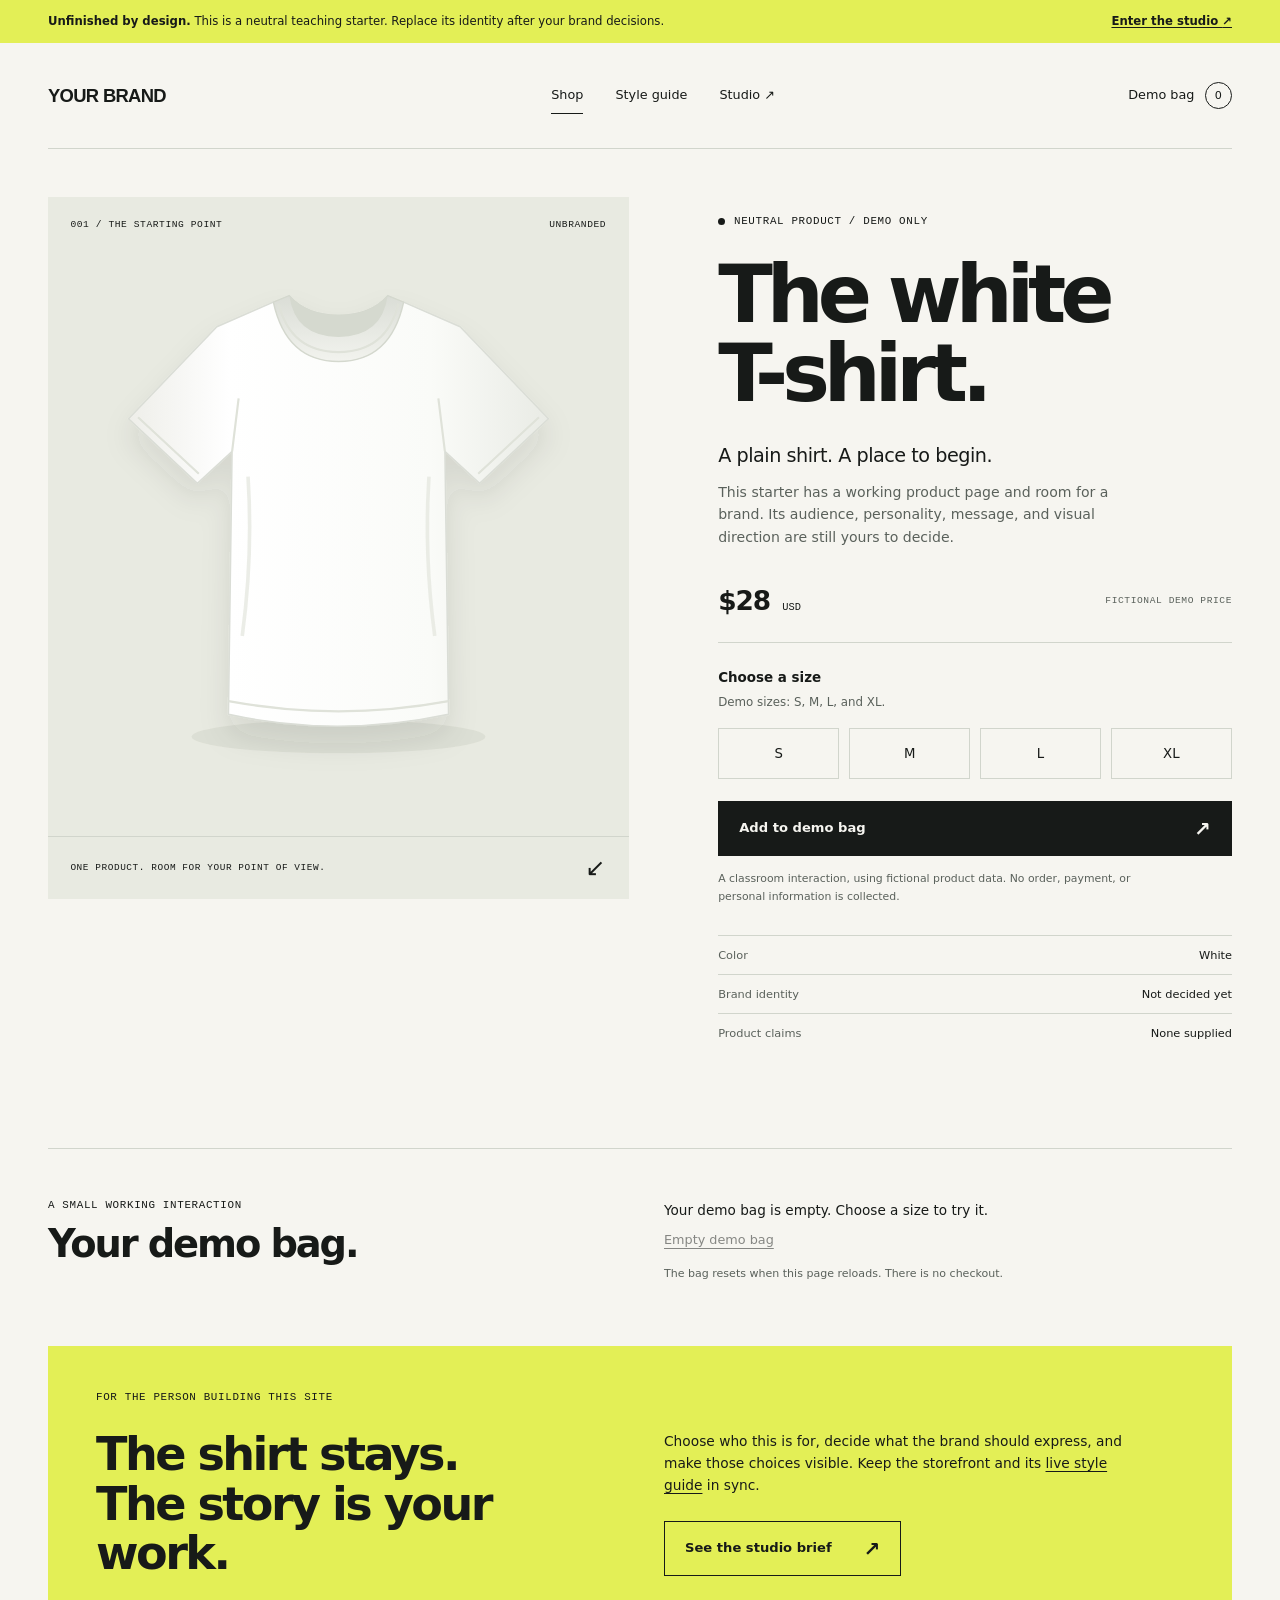
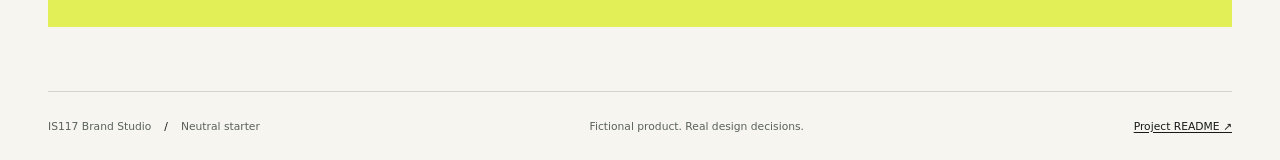
==== public/index.html @ 658ecb53 "Add IS117 neutral storefront starter and prepared checks" ====
<!doctype html>
<html lang="en">
  <head>
    <meta charset="utf-8" />
    <meta name="viewport" content="width=device-width, initial-scale=1" />
    <meta
      name="description"
      content="An unfinished, neutral T-shirt storefront for the IS117 Brand Studio. Build a brand through deliberate, visible design choices."
    />
    <title>Your Brand — neutral storefront starter</title>
    <link rel="icon" href="data:," />
    <link rel="stylesheet" href="styles.css" />
    <script src="shop.js" defer></script>
  </head>
  <body>
    <a class="skip-link" href="#main">Skip to content</a>
    <aside class="starter-notice" aria-label="Starter information">
      <span
        ><strong>Unfinished by design.</strong> This is a neutral teaching
        starter. Replace its identity after your brand decisions.</span
      >
      <a href="studio.html"
        >Enter the studio <span aria-hidden="true">↗</span></a
      >
    </aside>
    <header class="site-header wrap">
      <a
        class="brand-link"
        href="index.html"
        aria-label="Your Brand storefront home"
        ><img
          class="wordmark"
          src="assets/wordmark.svg"
          alt="Neutral starter wordmark"
          width="175"
          height="26"
      /></a>
      <nav class="main-nav" aria-label="Main navigation">
        <a class="nav-link" href="index.html" aria-current="page">Shop</a>
        <a class="nav-link" href="styleguide.html">Style guide</a>
        <a class="nav-link" href="studio.html"
          >Studio <span aria-hidden="true">↗</span></a
        >
      </nav>
      <a class="bag-link" href="#demo-bag" aria-label="View demo bag"
        >Demo bag <span id="bag-count" class="bag-count">0</span></a
      >
    </header>

    <main id="main">
      <section class="product-section wrap" aria-labelledby="product-title">
        <div class="product-visual">
          <div class="visual-label">
            <span>001 / The starting point</span><span>Unbranded</span>
          </div>
          <img
            class="shirt-image"
            src="assets/white-shirt.svg"
            alt="Plain white, unbranded short-sleeved T-shirt"
            width="800"
            height="880"
            fetchpriority="high"
          />
          <div class="image-caption">
            <span>One product. Room for your point of view.</span
            ><span aria-hidden="true">↙</span>
          </div>
        </div>
        <div class="product-information">
          <p class="eyebrow">
            <span class="status-dot" aria-hidden="true"></span> Neutral product
            / demo only
          </p>
          <h1 id="product-title">The white<br />T-shirt.</h1>
          <p class="product-intro">A plain shirt. A place to begin.</p>
          <p class="muted product-description">
            This starter has a working product page and room for a brand. Its
            audience, personality, message, and visual direction are still yours
            to decide.
          </p>
          <div class="price-row">
            <p class="price">$28 <span>USD</span></p>
            <span class="micro-label">Fictional demo price</span>
          </div>
          <form id="product-form" class="product-form" novalidate>
            <fieldset aria-describedby="size-help size-error">
              <legend>Choose a size</legend>
              <p id="size-help" class="field-help">
                Demo sizes: S, M, L, and XL.
              </p>
              <div class="size-options">
                <label class="size-option"
                  ><input type="radio" name="size" value="S" /><span
                    >S</span
                  ></label
                >
                <label class="size-option"
                  ><input type="radio" name="size" value="M" /><span
                    >M</span
                  ></label
                >
                <label class="size-option"
                  ><input type="radio" name="size" value="L" /><span
                    >L</span
                  ></label
                >
                <label class="size-option"
                  ><input type="radio" name="size" value="XL" /><span
                    >XL</span
                  ></label
                >
              </div>
              <p id="size-error" class="field-error" role="alert" hidden>
                Choose a size before adding the shirt to your demo bag.
              </p>
            </fieldset>
            <button class="button button-primary add-button" type="submit">
              Add to demo bag <span aria-hidden="true">↗</span>
            </button>
          </form>
          <p class="demo-disclaimer">
            A classroom interaction, using fictional product data. No order,
            payment, or personal information is collected.
          </p>
          <dl class="product-facts">
            <div>
              <dt>Color</dt>
              <dd>White</dd>
            </div>
            <div>
              <dt>Brand identity</dt>
              <dd>Not decided yet</dd>
            </div>
            <div>
              <dt>Product claims</dt>
              <dd>None supplied</dd>
            </div>
          </dl>
        </div>
      </section>

      <section
        id="demo-bag"
        class="bag-section wrap"
        aria-labelledby="bag-title"
      >
        <div>
          <p class="eyebrow">A small working interaction</p>
          <h2 id="bag-title">Your demo bag.</h2>
        </div>
        <div class="bag-details">
          <p
            id="bag-status"
            class="bag-message"
            role="status"
            aria-live="polite"
            aria-atomic="true"
          >
            Your demo bag is empty. Choose a size to try it.
          </p>
          <ul id="bag-items" class="bag-items"></ul>
          <button id="clear-bag" class="text-button" type="button" disabled>
            Empty demo bag
          </button>
          <p class="field-help">
            The bag resets when this page reloads. There is no checkout.
          </p>
        </div>
      </section>

      <section class="starter-next wrap" aria-labelledby="next-title">
        <p class="eyebrow">For the person building this site</p>
        <h2 id="next-title">The shirt stays.<br />The story is your work.</h2>
        <div>
          <p>
            Choose who this is for, decide what the brand should express, and
            make those choices visible. Keep the storefront and its
            <a href="styleguide.html">live style guide</a> in sync.
          </p>
          <a class="button button-secondary" href="studio.html"
            >See the studio brief <span aria-hidden="true">↗</span></a
          >
        </div>
      </section>
    </main>

    <footer class="site-footer wrap">
      <p>
        IS117 Brand Studio <span class="footer-separator"> / </span> Neutral
        starter
      </p>
      <p class="footer-tagline">Fictional product. Real design decisions.</p>
      <a href="https://github.com/kaw393939/is117-brand-studio#readme"
        >Project README <span aria-hidden="true">↗</span></a
      >
    </footer>
  </body>
</html>
---- public/styles.css ----
/* Shared brand tokens. Change these after you agree on your brand direction.
   Both the storefront and the live style guide use this file. */
:root {
  --color-paper: #f6f5f0;
  --color-ink: #171a18;
  --color-muted: #5a615b;
  --color-line: #d1d5cc;
  --color-accent: #e3ef56;
  --color-soft: #e8eae1;
  --color-white: #fff;
  --color-danger: #992e28;
  --font-body:
    system-ui, -apple-system, blinkmacsystemfont, "Segoe UI", sans-serif;
  --font-display:
    system-ui, -apple-system, blinkmacsystemfont, "Segoe UI", sans-serif;
  --font-mono: ui-monospace, sfmono-regular, consolas, monospace;
  --space-1: 0.5rem;
  --space-2: 1rem;
  --space-3: 1.5rem;
  --space-4: 2rem;
  --space-5: 3rem;
  --space-6: 4rem;
  --page-width: 1440px;
}

* {
  box-sizing: border-box;
}

html {
  scroll-behavior: smooth;
  scroll-padding-top: 1.5rem;
}

body {
  margin: 0;
  background: var(--color-paper);
  color: var(--color-ink);
  font-family: var(--font-body);
  line-height: 1.6;
  -webkit-font-smoothing: antialiased;
}

img,
svg {
  display: block;
  max-width: 100%;
}

button,
a,
input {
  -webkit-tap-highlight-color: transparent;
}

a {
  color: inherit;
  text-underline-offset: 0.2em;
  text-decoration-thickness: 1px;
}

a:hover {
  text-decoration-thickness: 2px;
}

button,
input {
  font: inherit;
}

button {
  cursor: pointer;
}

button:disabled {
  cursor: default;
}

:focus-visible {
  outline: 3px solid var(--color-ink);
  outline-offset: 5px;
}

[hidden] {
  display: none !important;
}

::selection {
  background: var(--color-accent);
  color: var(--color-ink);
}

h1,
h2,
h3,
p {
  margin: 0;
}

h1,
h2,
h3 {
  font-family: var(--font-display);
  font-weight: 550;
}

h1 {
  font-size: clamp(3.4rem, 6.25vw, 6.6rem);
  line-height: 0.99;
  letter-spacing: -0.075em;
}

h2 {
  font-size: clamp(2rem, 3.6vw, 3.75rem);
  line-height: 1.08;
  letter-spacing: -0.055em;
}

h3 {
  font-size: 1.3rem;
  line-height: 1.3;
  letter-spacing: -0.03em;
}

p + p {
  margin-top: var(--space-2);
}

.wrap {
  width: min(calc(100% - 6rem), var(--page-width));
  margin-inline: auto;
}

.muted {
  color: var(--color-muted);
}

.eyebrow,
.micro-label,
.visual-label,
.image-caption,
.section-number,
.type-label,
.token-name {
  font-family: var(--font-mono);
  font-size: 0.68rem;
  font-weight: 500;
  line-height: 1.5;
  letter-spacing: 0.06em;
  text-transform: uppercase;
}

.eyebrow {
  display: flex;
  align-items: center;
  gap: 0.55rem;
}

.status-dot {
  width: 7px;
  height: 7px;
  display: inline-block;
  background: var(--color-ink);
  border-radius: 50%;
}

.skip-link {
  position: fixed;
  top: 8px;
  left: 8px;
  z-index: 10;
  transform: translateY(-180%);
  padding: 0.75rem 1rem;
  background: var(--color-ink);
  color: var(--color-white);
}

.skip-link:focus {
  transform: translateY(0);
}

.starter-notice {
  display: flex;
  justify-content: space-between;
  align-items: center;
  gap: 1.5rem;
  padding: 0.8rem 3rem;
  background: var(--color-accent);
  font-size: 0.73rem;
  line-height: 1.5;
}

.starter-notice a {
  flex-shrink: 0;
  font-weight: 650;
}

.site-header {
  min-height: 106px;
  display: flex;
  align-items: center;
  gap: 3rem;
  border-bottom: 1px solid var(--color-line);
}

.brand-link {
  display: inline-block;
  flex-shrink: 0;
}

.wordmark {
  width: 150px;
  height: auto;
}

.main-nav {
  display: flex;
  justify-content: center;
  align-items: center;
  gap: 2rem;
  margin-inline: auto;
}

.nav-link,
.bag-link {
  text-decoration: none;
  font-size: 0.8rem;
}

.nav-link {
  padding-block: 0.5rem;
  border-bottom: 1px solid transparent;
}

.nav-link:hover,
.nav-link[aria-current="page"] {
  border-color: currentcolor;
}

.bag-link {
  display: flex;
  align-items: center;
  gap: 0.65rem;
  white-space: nowrap;
}

.bag-count {
  display: grid;
  place-items: center;
  min-width: 1.7rem;
  height: 1.7rem;
  border: 1px solid var(--color-ink);
  border-radius: 50%;
  font-size: 0.7rem;
}

.product-section {
  display: grid;
  grid-template-columns: 1.13fr 1fr;
  gap: clamp(3rem, 7vw, 8rem);
  padding-block: var(--space-5) 5rem;
  align-items: start;
}

.product-visual {
  position: relative;
  background: var(--color-soft);
}

.visual-label {
  position: absolute;
  z-index: 1;
  inset: 1.3rem 1.4rem auto;
  display: flex;
  justify-content: space-between;
  gap: 1rem;
  font-size: 0.6rem;
}

.shirt-image {
  width: 100%;
  height: auto;
  aspect-ratio: 800 / 880;
  object-fit: contain;
}

.image-caption {
  display: flex;
  align-items: center;
  justify-content: space-between;
  gap: 1rem;
  padding: 1.2rem 1.4rem;
  border-top: 1px solid var(--color-line);
  font-size: 0.59rem;
}

.image-caption > :last-child {
  font-family: var(--font-body);
  font-size: 1.5rem;
  line-height: 1;
}

.product-information {
  max-width: 530px;
  padding-block: 1rem;
}

.product-information h1 {
  margin-top: 1.6rem;
}

.product-intro {
  font-size: 1.2rem;
  line-height: 1.5;
  margin-top: 1.8rem;
  letter-spacing: -0.025em;
}

.product-description {
  margin-top: 0.6rem;
  font-size: 0.88rem;
  max-width: 430px;
}

.price-row {
  display: flex;
  align-items: center;
  justify-content: space-between;
  gap: 1rem;
  margin-block: 2rem 1.5rem;
  padding-bottom: 1.2rem;
  border-bottom: 1px solid var(--color-line);
}

.price {
  font-size: 1.65rem;
  letter-spacing: -0.04em;
  font-weight: 600;
}

.price span {
  font-family: var(--font-mono);
  font-size: 0.65rem;
  font-weight: 400;
  letter-spacing: 0;
  margin-left: 0.25rem;
}

.price-row .micro-label {
  color: var(--color-muted);
  font-size: 0.6rem;
}

fieldset {
  padding: 0;
  margin: 0;
  border: 0;
  min-width: 0;
}

legend {
  padding: 0;
  font-size: 0.84rem;
  font-weight: 650;
}

.field-help {
  margin-top: 0.3rem;
  color: var(--color-muted);
  font-size: 0.74rem;
}

.size-options {
  display: grid;
  grid-template-columns: repeat(4, 1fr);
  gap: 0.6rem;
  margin-top: 1rem;
}

.size-option {
  position: relative;
  cursor: pointer;
}

.size-option input {
  position: absolute;
  opacity: 0;
  width: 100%;
  height: 100%;
  margin: 0;
  cursor: pointer;
}

.size-option span {
  display: grid;
  place-items: center;
  min-height: 3.2rem;
  border: 1px solid var(--color-line);
  background: var(--color-paper);
  font-size: 0.83rem;
  transition:
    background 150ms ease,
    border-color 150ms ease;
}

.size-option input:checked + span {
  background: var(--color-ink);
  border-color: var(--color-ink);
  color: var(--color-paper);
}

.size-option input:hover + span {
  border-color: var(--color-ink);
}

.size-option input:focus-visible + span {
  outline: 3px solid var(--color-ink);
  outline-offset: 4px;
}

.size-option input:focus-visible {
  outline: none;
}

.field-error {
  color: var(--color-danger);
  font-size: 0.8rem;
  margin-top: 0.9rem;
  font-weight: 550;
}

.button {
  display: inline-flex;
  align-items: center;
  justify-content: space-between;
  gap: 2rem;
  min-height: 3.4rem;
  border: 1px solid var(--color-ink);
  padding: 0.9rem 1.25rem;
  font-size: 0.82rem;
  font-weight: 550;
  line-height: 1.4;
  text-decoration: none;
  transition:
    background 150ms ease,
    color 150ms ease;
}

.button > span[aria-hidden] {
  font-size: 1.25rem;
  line-height: 1;
}

.button-primary {
  background: var(--color-ink);
  color: var(--color-paper);
}

.button-primary:hover {
  background: var(--color-accent);
  color: var(--color-ink);
}

.button-secondary {
  background: transparent;
  color: var(--color-ink);
}

.button-secondary:hover {
  background: var(--color-soft);
}

.add-button {
  width: 100%;
  margin-top: 1.4rem;
}

.demo-disclaimer {
  font-size: 0.68rem;
  line-height: 1.65;
  color: var(--color-muted);
  margin-top: 0.9rem;
  max-width: 420px;
}

.product-facts {
  margin-bottom: 0;
  margin-top: 1.8rem;
}

.product-facts div {
  display: flex;
  justify-content: space-between;
  gap: 1rem;
  padding-block: 0.62rem;
  border-top: 1px solid var(--color-line);
  font-size: 0.71rem;
}

.product-facts dt {
  color: var(--color-muted);
}

.product-facts dd {
  margin: 0;
  font-weight: 500;
  text-align: right;
}

.bag-section {
  display: grid;
  grid-template-columns: 1fr 1fr;
  gap: 3rem;
  border-top: 1px solid var(--color-line);
  padding-block: 3rem;
}

.bag-section h2 {
  margin-top: 0.6rem;
  font-size: clamp(2rem, 3vw, 3rem);
}

.bag-details {
  padding-top: 0.2rem;
  font-size: 0.85rem;
}

.bag-message {
  max-width: 500px;
}

.bag-items {
  list-style: none;
  margin: 1rem 0;
  padding: 0;
}

.bag-items:empty {
  margin: 0;
}

.bag-items li {
  padding-block: 0.55rem;
  border-bottom: 1px solid var(--color-line);
  font-size: 0.78rem;
}

.text-button {
  padding: 0.5rem 0;
  border: 0;
  background: transparent;
  color: var(--color-ink);
  font-size: 0.8rem;
  text-decoration: underline;
  text-underline-offset: 0.25rem;
}

.text-button:disabled {
  opacity: 0.5;
}

.bag-details .field-help {
  margin-top: 0.4rem;
  font-size: 0.69rem;
}

.starter-next {
  display: grid;
  grid-template-columns: 1fr 1fr;
  gap: 1.5rem 3rem;
  background: var(--color-accent);
  padding: 2.7rem 3rem 3rem;
  margin-block: 1rem 4rem;
}

.starter-next > .eyebrow {
  grid-column: 1 / -1;
}

.starter-next > div {
  max-width: 470px;
  font-size: 0.86rem;
}

.starter-next .button {
  margin-top: 1.6rem;
}

.site-footer {
  display: flex;
  align-items: center;
  justify-content: space-between;
  gap: 2rem;
  border-top: 1px solid var(--color-line);
  padding-block: 1.6rem;
  font-size: 0.67rem;
  color: var(--color-muted);
}

.footer-tagline {
  margin: 0;
}

.footer-separator {
  margin-inline: 0.6rem;
  color: var(--color-ink);
}

.site-footer a {
  color: var(--color-ink);
}

/* Shared editorial pages */
.page-hero {
  padding-block: 4.5rem 3.8rem;
  display: grid;
  grid-template-columns: 1.25fr 0.75fr;
  align-items: end;
  gap: 1.3rem 4rem;
}

.page-hero > .eyebrow {
  grid-column: 1 / -1;
}

.page-hero h1 {
  font-size: clamp(3.5rem, 6.8vw, 7.3rem);
}

.page-hero .hero-summary {
  max-width: 400px;
  font-size: 0.95rem;
  color: var(--color-muted);
  padding-bottom: 0.25rem;
}

.hero-summary strong {
  font-weight: 550;
  color: var(--color-ink);
}

.page-subnav {
  display: flex;
  flex-wrap: wrap;
  gap: 0.6rem 1.8rem;
  padding-block: 1rem;
  border-top: 1px solid var(--color-line);
  border-bottom: 1px solid var(--color-line);
  font-size: 0.76rem;
}

.section-link {
  text-decoration: none;
}

.section-link:hover {
  text-decoration: underline;
}

.guide-section {
  padding-block: 3rem;
  border-bottom: 1px solid var(--color-line);
  display: grid;
  grid-template-columns: 0.32fr 1fr;
  column-gap: 3rem;
}

.section-heading .section-number {
  color: var(--color-muted);
  display: block;
  margin-bottom: 0.8rem;
}

.section-heading h2 {
  font-size: clamp(1.7rem, 2.5vw, 2.65rem);
}

.section-heading p {
  font-size: 0.78rem;
  color: var(--color-muted);
  margin-top: 1rem;
  max-width: 210px;
}

.guide-content {
  min-width: 0;
}

.draft-label {
  display: inline-block;
  padding: 0.3rem 0.55rem;
  background: var(--color-accent);
  color: var(--color-ink);
  font-family: var(--font-mono);
  font-size: 0.6rem;
  line-height: 1.4;
  letter-spacing: 0.03em;
  text-transform: uppercase;
}

.decision-grid {
  display: grid;
  grid-template-columns: repeat(3, 1fr);
  gap: 1.5rem;
  margin-top: 1.6rem;
}

.decision-grid > div {
  border-top: 1px solid var(--color-line);
  padding-top: 0.8rem;
}

.decision-grid h3 {
  font-size: 0.85rem;
  font-weight: 650;
  letter-spacing: 0;
}

.decision-grid p {
  font-size: 0.8rem;
  color: var(--color-muted);
  margin-top: 0.5rem;
}

.decision-grid .undecided {
  font-size: 1.5rem;
  font-weight: 450;
  color: var(--color-ink);
  letter-spacing: -0.04em;
}

.logo-board {
  min-height: 230px;
  display: grid;
  place-items: center;
  padding: 3rem;
  background: var(--color-white);
  border: 1px solid var(--color-line);
}

.logo-board img {
  width: min(100%, 380px);
}

.logo-variants {
  display: grid;
  grid-template-columns: 1fr 1fr;
  border: 1px solid var(--color-line);
  border-top: 0;
}

.logo-variant {
  min-height: 140px;
  padding: 1.5rem;
  display: flex;
  flex-direction: column;
  justify-content: space-between;
  gap: 1.5rem;
}

.logo-variant + .logo-variant {
  border-left: 1px solid var(--color-line);
}

.logo-small {
  width: 110px;
  height: auto;
}

.logo-mono {
  width: 190px;
  filter: brightness(0);
}

.logo-variant p,
.guide-note {
  font-size: 0.73rem;
  color: var(--color-muted);
}

.guide-note {
  margin-top: 1rem;
  max-width: 680px;
}

.palette-grid {
  display: grid;
  grid-template-columns: repeat(5, 1fr);
  gap: 0.65rem;
}

.color-swatch {
  height: 120px;
  border: 1px solid var(--color-line);
  background: var(--swatch-color);
}

.palette-card h3 {
  font-size: 0.76rem;
  letter-spacing: 0;
  font-weight: 650;
  margin-top: 0.65rem;
}

.palette-card code {
  font-family: var(--font-mono);
  font-size: 0.65rem;
  color: var(--color-muted);
  display: block;
  margin-top: 0.15rem;
}

.palette-card p {
  font-size: 0.66rem;
  color: var(--color-muted);
  margin-top: 0.4rem;
  line-height: 1.5;
}

.type-specimen {
  border-top: 1px solid var(--color-line);
  padding-block: 1.3rem;
}

.type-specimen:first-child {
  border-top: 0;
  padding-top: 0;
}

.type-label {
  display: block;
  margin-bottom: 1rem;
  color: var(--color-muted);
  font-size: 0.6rem;
}

.type-display {
  font-family: var(--font-display);
  font-size: clamp(2.5rem, 4.5vw, 5rem);
  font-weight: 550;
  letter-spacing: -0.075em;
  line-height: 1;
  max-width: 700px;
}

.type-body {
  font-family: var(--font-body);
  font-size: 1rem;
  max-width: 570px;
}

.type-mono {
  font-family: var(--font-mono);
  text-transform: uppercase;
  font-size: 0.7rem;
  letter-spacing: 0.06em;
}

.spacing-grid {
  display: flex;
  flex-wrap: wrap;
  align-items: start;
  gap: 2rem;
}

.spacing-token {
  min-width: 52px;
}

.spacing-bar {
  width: var(--token-size);
  height: 40px;
  background: var(--color-ink);
  margin-bottom: 0.9rem;
}

.token-name {
  display: block;
  font-size: 0.6rem;
}

.spacing-token code {
  font-family: var(--font-mono);
  color: var(--color-muted);
  font-size: 0.65rem;
}

.button-samples {
  display: flex;
  flex-wrap: wrap;
  gap: 1rem;
}

.button-samples .button {
  min-width: 185px;
}

.voice-grid {
  display: grid;
  grid-template-columns: 1fr 1fr;
  gap: 2rem;
}

.voice-grid h3 {
  font-size: 0.95rem;
  font-weight: 600;
  margin-bottom: 0.65rem;
}

.voice-grid p {
  font-size: 0.84rem;
  color: var(--color-muted);
}

.voice-example {
  font-size: 1.7rem !important;
  color: var(--color-ink) !important;
  letter-spacing: -0.035em;
  line-height: 1.3;
}

.guide-footer-note {
  display: flex;
  gap: 2rem;
  align-items: center;
  justify-content: space-between;
  background: var(--color-soft);
  padding: 1.5rem 2rem;
  margin-block: 2rem 4rem;
}

.guide-footer-note p {
  font-size: 0.83rem;
  max-width: 680px;
}

.guide-footer-note a {
  font-size: 0.8rem;
  white-space: nowrap;
}

@media (width >= 1600px) {
  .product-section {
    gap: 8rem;
  }
}

@media (width <= 1100px) {
  .wrap {
    width: calc(100% - 4rem);
  }

  .starter-notice {
    padding-inline: 2rem;
  }

  .site-header {
    gap: 1.7rem;
  }

  .main-nav {
    gap: 1.25rem;
  }

  .product-section {
    gap: 3rem;
    align-items: start;
  }

  .product-information h1 {
    font-size: clamp(3.4rem, 7vw, 5rem);
  }

  .product-information {
    padding-top: 0.5rem;
  }

  .product-intro {
    margin-top: 1.4rem;
  }

  .price-row {
    margin-top: 1.5rem;
  }

  .page-hero {
    column-gap: 2rem;
  }

  .guide-section {
    grid-template-columns: 0.35fr 1fr;
    gap: 2rem;
  }

  .palette-grid {
    grid-template-columns: repeat(3, 1fr);
    row-gap: 1.6rem;
  }
}

@media (width <= 760px) {
  .wrap {
    width: calc(100% - 2.5rem);
  }

  .starter-notice {
    padding: 0.75rem 1.25rem;
    font-size: 0.67rem;
    gap: 1rem;
  }

  .starter-notice > span {
    max-width: 480px;
  }

  .starter-notice a {
    font-size: 0.65rem;
  }

  .site-header {
    min-height: 108px;
    display: grid;
    grid-template-columns: 1fr auto;
    gap: 0.5rem 1rem;
    padding-block: 1.2rem 1rem;
  }

  .wordmark {
    width: 130px;
  }

  .main-nav {
    grid-row: 2;
    grid-column: 1 / -1;
    margin: 0;
    justify-content: flex-start;
    gap: 1.5rem;
  }

  .nav-link,
  .bag-link {
    font-size: 0.73rem;
  }

  .bag-link {
    grid-column: 2;
    grid-row: 1;
  }

  .bag-count {
    min-width: 1.5rem;
    height: 1.5rem;
  }

  .product-section {
    grid-template-columns: 1fr;
    gap: 2rem;
    padding-block: 1.5rem 3rem;
  }

  .product-visual {
    max-width: 600px;
    width: 100%;
    margin-inline: auto;
  }

  .shirt-image {
    max-height: 530px;
  }

  .product-information {
    max-width: none;
    padding: 0;
  }

  .product-information h1 {
    font-size: clamp(4.2rem, 13vw, 7rem);
    margin-top: 1rem;
  }

  .product-intro {
    font-size: 1.1rem;
    margin-top: 1.4rem;
  }

  .product-description {
    max-width: 580px;
  }

  .product-facts {
    margin-top: 1.5rem;
  }

  .bag-section {
    grid-template-columns: 1fr;
    gap: 1.3rem;
    padding-block: 2rem;
  }

  .bag-section h2 {
    margin-top: 0.6rem;
  }

  .starter-next {
    grid-template-columns: 1fr;
    padding: 1.8rem;
    gap: 1.3rem;
    margin-block: 1rem 3rem;
  }

  .starter-next > div {
    max-width: none;
  }

  .site-footer {
    flex-wrap: wrap;
    gap: 0.7rem 2rem;
    padding-block: 1.5rem;
  }

  .footer-tagline {
    display: none;
  }

  .page-hero {
    padding-block: 2.5rem;
    grid-template-columns: 1fr;
    row-gap: 1.4rem;
  }

  .page-hero h1 {
    font-size: clamp(3.7rem, 11vw, 6rem);
  }

  .page-hero .hero-summary {
    max-width: 570px;
    font-size: 0.9rem;
  }

  .page-subnav {
    gap: 0.6rem 1.2rem;
    font-size: 0.72rem;
  }

  .guide-section {
    grid-template-columns: 1fr;
    gap: 1.8rem;
    padding-block: 2.3rem;
  }

  .section-heading {
    display: grid;
    grid-template-columns: 1fr 1fr;
    column-gap: 2rem;
  }

  .section-heading .section-number {
    grid-column: 1 / -1;
    margin-bottom: 0.5rem;
  }

  .section-heading p {
    max-width: none;
    margin: 0;
    font-size: 0.73rem;
  }

  .decision-grid {
    gap: 1rem;
  }

  .decision-grid .undecided {
    font-size: 1.3rem;
  }

  .decision-grid p {
    font-size: 0.73rem;
  }

  .palette-grid {
    grid-template-columns: repeat(5, 1fr);
  }

  .color-swatch {
    height: 85px;
  }

  .palette-card p {
    font-size: 0.62rem;
  }

  .palette-card code {
    font-size: 0.57rem;
  }

  .guide-footer-note {
    flex-direction: column;
    align-items: start;
    gap: 1rem;
    margin-block: 1.5rem 3rem;
    padding: 1.5rem;
  }
}

@media (width <= 420px) {
  .starter-notice {
    align-items: start;
    flex-direction: column;
    gap: 0.35rem;
  }

  .visual-label {
    inset: 1rem 1rem auto;
    font-size: 0.53rem;
  }

  .image-caption {
    font-size: 0.53rem;
    padding: 1rem;
  }

  .price-row .micro-label {
    font-size: 0.54rem;
  }

  .section-heading {
    grid-template-columns: 1fr;
    gap: 0.6rem;
  }

  .section-heading .section-number {
    margin: 0;
  }

  .decision-grid {
    grid-template-columns: 1fr;
    gap: 1.2rem;
  }

  .decision-grid > div {
    display: grid;
    grid-template-columns: 0.5fr 1fr;
    gap: 0.4rem 1rem;
  }

  .decision-grid p {
    margin-top: 0;
  }

  .decision-grid p:last-child {
    grid-column: 2;
  }

  .palette-grid {
    grid-template-columns: repeat(3, 1fr);
  }

  .color-swatch {
    height: 90px;
  }

  .logo-board {
    min-height: 190px;
    padding: 2rem;
  }

  .logo-variants {
    grid-template-columns: 1fr;
  }

  .logo-variant {
    min-height: 125px;
  }

  .logo-variant + .logo-variant {
    border-left: 0;
    border-top: 1px solid var(--color-line);
  }

  .voice-grid {
    grid-template-columns: 1fr;
    gap: 1.5rem;
  }
}

@media (prefers-reduced-motion: reduce) {
  html {
    scroll-behavior: auto;
  }

  *,
  *::before,
  *::after {
    transition: none !important;
    animation: none !important;
  }
}
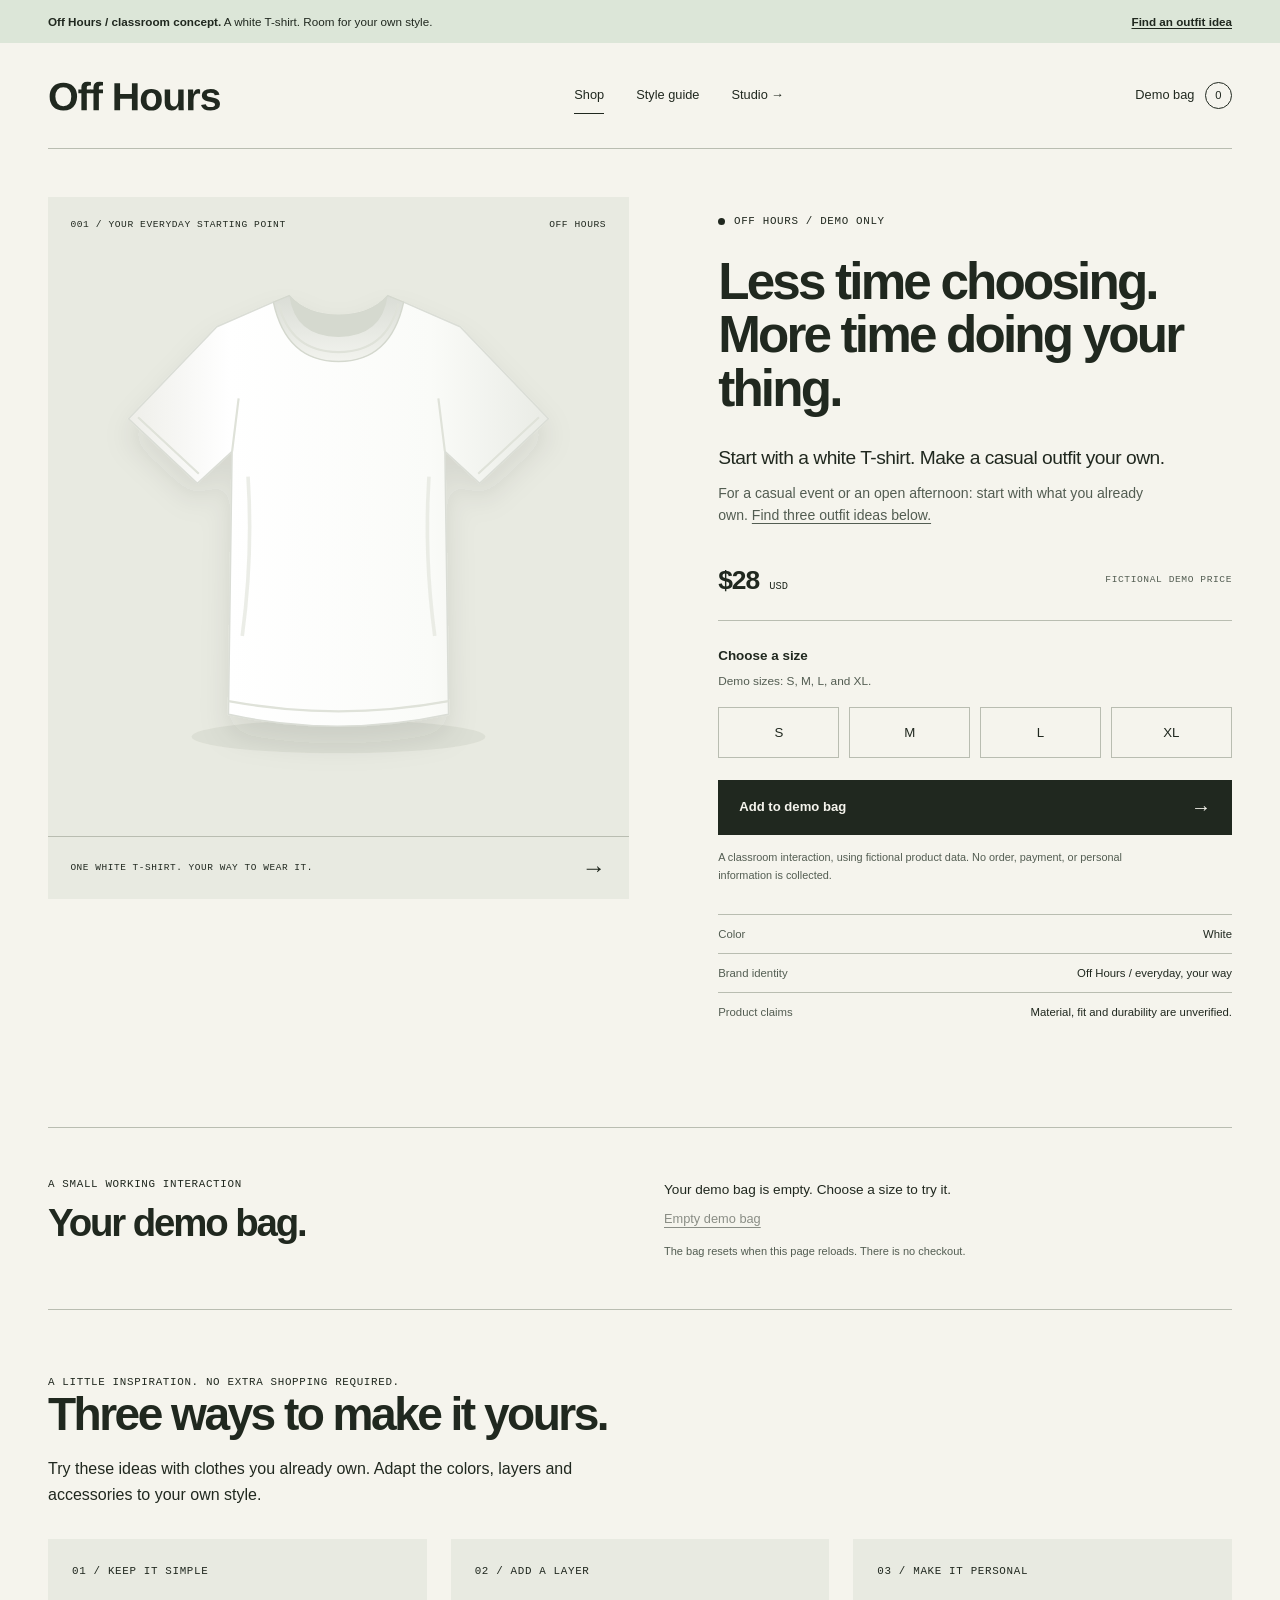
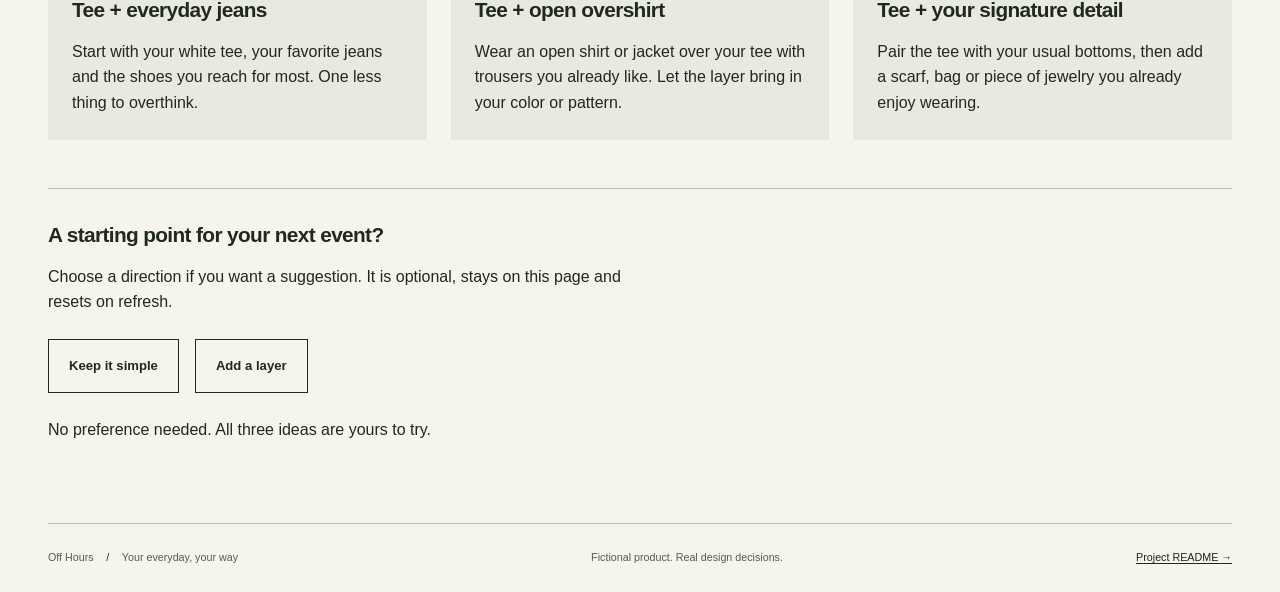
==== commit 64194a8d: "Build Off Hours identity and optional outfit guidance Relates to BRAND-001 and #1. Share the approve" ====
--- a/public/index.html
+++ b/public/index.html
@@ -5,41 +5,38 @@
     <meta name="viewport" content="width=device-width, initial-scale=1" />
     <meta
       name="description"
-      content="An unfinished, neutral T-shirt storefront for the IS117 Brand Studio. Build a brand through deliberate, visible design choices."
+      content="Off Hours: casual outfit inspiration for young creatives. Less time choosing. More time doing your thing."
     />
-    <title>Your Brand — neutral storefront starter</title>
+    <title>Off Hours — casual fits, your own pace</title>
     <link rel="icon" href="data:," />
     <link rel="stylesheet" href="styles.css" />
     <script src="shop.js" defer></script>
   </head>
   <body>
     <a class="skip-link" href="#main">Skip to content</a>
-    <aside class="starter-notice" aria-label="Starter information">
+    <aside class="starter-notice" aria-label="Demo information">
       <span
-        ><strong>Unfinished by design.</strong> This is a neutral teaching
-        starter. Replace its identity after your brand decisions.</span
-      >
-      <a href="studio.html"
-        >Enter the studio <span aria-hidden="true">↗</span></a
-      >
+        ><strong>Off Hours / classroom concept.</strong> A white T-shirt. Room
+        for your own style.</span
+      ><a href="#outfit-ideas">Find an outfit idea</a>
     </aside>
     <header class="site-header wrap">
       <a
         class="brand-link"
         href="index.html"
-        aria-label="Your Brand storefront home"
+        aria-label="Off Hours storefront home"
         ><img
           class="wordmark"
-          src="assets/wordmark.svg"
-          alt="Neutral starter wordmark"
+          src="assets/off-hours-wordmark.svg"
+          alt="Off Hours wordmark"
           width="175"
-          height="26"
+          height="48"
       /></a>
       <nav class="main-nav" aria-label="Main navigation">
         <a class="nav-link" href="index.html" aria-current="page">Shop</a>
         <a class="nav-link" href="styleguide.html">Style guide</a>
         <a class="nav-link" href="studio.html"
-          >Studio <span aria-hidden="true">↗</span></a
+          >Studio <span aria-hidden="true">→</span></a
         >
       </nav>
       <a class="bag-link" href="#demo-bag" aria-label="View demo bag"
@@ -51,7 +48,8 @@
       <section class="product-section wrap" aria-labelledby="product-title">
         <div class="product-visual">
           <div class="visual-label">
-            <span>001 / The starting point</span><span>Unbranded</span>
+            <span>001 / Your everyday starting point</span
+            ><span>Off Hours</span>
           </div>
           <img
             class="shirt-image"
@@ -62,21 +60,24 @@
             fetchpriority="high"
           />
           <div class="image-caption">
-            <span>One product. Room for your point of view.</span
-            ><span aria-hidden="true">↙</span>
+            <span>One white T-shirt. Your way to wear it.</span
+            ><span aria-hidden="true">→</span>
           </div>
         </div>
         <div class="product-information">
           <p class="eyebrow">
-            <span class="status-dot" aria-hidden="true"></span> Neutral product
-            / demo only
-          </p>
-          <h1 id="product-title">The white<br />T-shirt.</h1>
-          <p class="product-intro">A plain shirt. A place to begin.</p>
+            <span class="status-dot" aria-hidden="true"></span> Off Hours / demo
+            only
+          </p>
+          <h1 id="product-title">
+            Less time choosing.<br />More time doing your thing.
+          </h1>
+          <p class="product-intro">
+            Start with a white T-shirt. Make a casual outfit your own.
+          </p>
           <p class="muted product-description">
-            This starter has a working product page and room for a brand. Its
-            audience, personality, message, and visual direction are still yours
-            to decide.
+            For a casual event or an open afternoon: start with what you already
+            own. <a href="#outfit-ideas">Find three outfit ideas below.</a>
           </p>
           <div class="price-row">
             <p class="price">$28 <span>USD</span></p>
@@ -115,7 +116,7 @@
               </p>
             </fieldset>
             <button class="button button-primary add-button" type="submit">
-              Add to demo bag <span aria-hidden="true">↗</span>
+              Add to demo bag <span aria-hidden="true">→</span>
             </button>
           </form>
           <p class="demo-disclaimer">
@@ -129,11 +130,11 @@
             </div>
             <div>
               <dt>Brand identity</dt>
-              <dd>Not decided yet</dd>
+              <dd>Off Hours / everyday, your way</dd>
             </div>
             <div>
               <dt>Product claims</dt>
-              <dd>None supplied</dd>
+              <dd>Material, fit and durability are unverified.</dd>
             </div>
           </dl>
         </div>
@@ -168,17 +169,84 @@
         </div>
       </section>
 
-      <section class="starter-next wrap" aria-labelledby="next-title">
-        <p class="eyebrow">For the person building this site</p>
-        <h2 id="next-title">The shirt stays.<br />The story is your work.</h2>
-        <div>
+      <section
+        id="outfit-ideas"
+        class="outfit-section wrap"
+        aria-labelledby="outfit-title"
+      >
+        <p class="eyebrow">A little inspiration. No extra shopping required.</p>
+        <h2 id="outfit-title">Three ways to make it yours.</h2>
+        <p class="outfit-intro">
+          Try these ideas with clothes you already own. Adapt the colors, layers
+          and accessories to your own style.
+        </p>
+        <div class="outfit-grid">
+          <article class="outfit-card">
+            <p class="eyebrow">01 / Keep it simple</p>
+            <h3>Tee + everyday jeans</h3>
+            <p>
+              Start with your white tee, your favorite jeans and the shoes you
+              reach for most. One less thing to overthink.
+            </p>
+          </article>
+          <article class="outfit-card">
+            <p class="eyebrow">02 / Add a layer</p>
+            <h3>Tee + open overshirt</h3>
+            <p>
+              Wear an open shirt or jacket over your tee with trousers you
+              already like. Let the layer bring in your color or pattern.
+            </p>
+          </article>
+          <article class="outfit-card">
+            <p class="eyebrow">03 / Make it personal</p>
+            <h3>Tee + your signature detail</h3>
+            <p>
+              Pair the tee with your usual bottoms, then add a scarf, bag or
+              piece of jewelry you already enjoy wearing.
+            </p>
+          </article>
+        </div>
+        <div class="outfit-preference">
+          <h3>A starting point for your next event?</h3>
           <p>
-            Choose who this is for, decide what the brand should express, and
-            make those choices visible. Keep the storefront and its
-            <a href="styleguide.html">live style guide</a> in sync.
-          </p>
-          <a class="button button-secondary" href="studio.html"
-            >See the studio brief <span aria-hidden="true">↗</span></a
+            Choose a direction if you want a suggestion. It is optional, stays
+            on this page and resets on refresh.
+          </p>
+          <div
+            class="preference-actions"
+            role="group"
+            aria-label="Optional outfit preference"
+          >
+            <button
+              class="button button-secondary"
+              type="button"
+              data-outfit="simple"
+              aria-pressed="false"
+            >
+              Keep it simple
+            </button>
+            <button
+              class="button button-secondary"
+              type="button"
+              data-outfit="layer"
+              aria-pressed="false"
+            >
+              Add a layer
+            </button>
+            <button id="reset-outfit" class="text-button" type="button" hidden>
+              Clear preference
+            </button>
+          </div>
+          <p
+            id="outfit-result"
+            role="status"
+            aria-live="polite"
+            aria-atomic="true"
+          >
+            No preference needed. All three ideas are yours to try.
+          </p>
+          <a id="outfit-next" class="section-link" href="#product-title" hidden
+            >Start your chosen outfit with the white T-shirt</a
           >
         </div>
       </section>
@@ -186,12 +254,12 @@
 
     <footer class="site-footer wrap">
       <p>
-        IS117 Brand Studio <span class="footer-separator"> / </span> Neutral
-        starter
+        Off Hours <span class="footer-separator"> / </span> Your everyday, your
+        way
       </p>
       <p class="footer-tagline">Fictional product. Real design decisions.</p>
-      <a href="https://github.com/kaw393939/is117-brand-studio#readme"
-        >Project README <span aria-hidden="true">↗</span></a
+      <a href="https://github.com/cf344/is117-brand-studio#readme"
+        >Project README <span aria-hidden="true">→</span></a
       >
     </footer>
   </body>
--- a/public/styles.css
+++ b/public/styles.css
@@ -1,18 +1,16 @@
-/* Shared brand tokens. Change these after you agree on your brand direction.
+/* Shared Off Hours brand tokens.
    Both the storefront and the live style guide use this file. */
 :root {
-  --color-paper: #f6f5f0;
-  --color-ink: #171a18;
-  --color-muted: #5a615b;
-  --color-line: #d1d5cc;
-  --color-accent: #e3ef56;
+  --color-paper: #f5f4ed;
+  --color-ink: #20281f;
+  --color-muted: #535d52;
+  --color-line: #b9bdb1;
+  --color-accent: #dce6d8;
   --color-soft: #e8eae1;
   --color-white: #fff;
   --color-danger: #992e28;
-  --font-body:
-    system-ui, -apple-system, blinkmacsystemfont, "Segoe UI", sans-serif;
-  --font-display:
-    system-ui, -apple-system, blinkmacsystemfont, "Segoe UI", sans-serif;
+  --font-body: arial, helvetica, sans-serif;
+  --font-display: arial, helvetica, sans-serif;
   --font-mono: ui-monospace, sfmono-regular, consolas, monospace;
   --space-1: 0.5rem;
   --space-2: 1rem;
@@ -209,7 +207,7 @@
 }
 
 .wordmark {
-  width: 150px;
+  width: 175px;
   height: auto;
 }
 
@@ -307,6 +305,9 @@
 
 .product-information h1 {
   margin-top: 1.6rem;
+  font-size: clamp(2.4rem, 4vw, 4rem);
+  line-height: 1.04;
+  letter-spacing: -0.055em;
 }
 
 .product-intro {
@@ -769,7 +770,7 @@
 
 .logo-mono {
   width: 190px;
-  filter: brightness(0);
+  height: auto;
 }
 
 .logo-variant p,
@@ -1295,3 +1296,59 @@
     animation: none !important;
   }
 }
+
+/* Off Hours: restrained hierarchy and reusable outfit guidance. */
+.outfit-section {
+  padding-block: var(--space-6);
+  border-top: 1px solid var(--color-line);
+}
+
+.outfit-intro {
+  max-width: 62ch;
+  margin-top: var(--space-2);
+}
+
+.outfit-grid {
+  display: grid;
+  grid-template-columns: repeat(3, minmax(0, 1fr));
+  gap: var(--space-3);
+  margin-top: var(--space-4);
+}
+
+.outfit-card {
+  padding: var(--space-3);
+  background: var(--color-soft);
+}
+
+.outfit-card h3 {
+  margin-block: var(--space-2);
+}
+
+.outfit-preference {
+  margin-top: var(--space-5);
+  padding-top: var(--space-4);
+  border-top: 1px solid var(--color-line);
+}
+
+.outfit-preference > p {
+  max-width: 65ch;
+  margin-block: var(--space-2);
+}
+
+.preference-actions {
+  display: flex;
+  gap: var(--space-2);
+  flex-wrap: wrap;
+  margin-block: var(--space-3);
+}
+
+.preference-actions [aria-pressed="true"] {
+  background: var(--color-ink);
+  color: var(--color-paper);
+}
+
+@media (width <= 700px) {
+  .outfit-grid {
+    grid-template-columns: 1fr;
+  }
+}
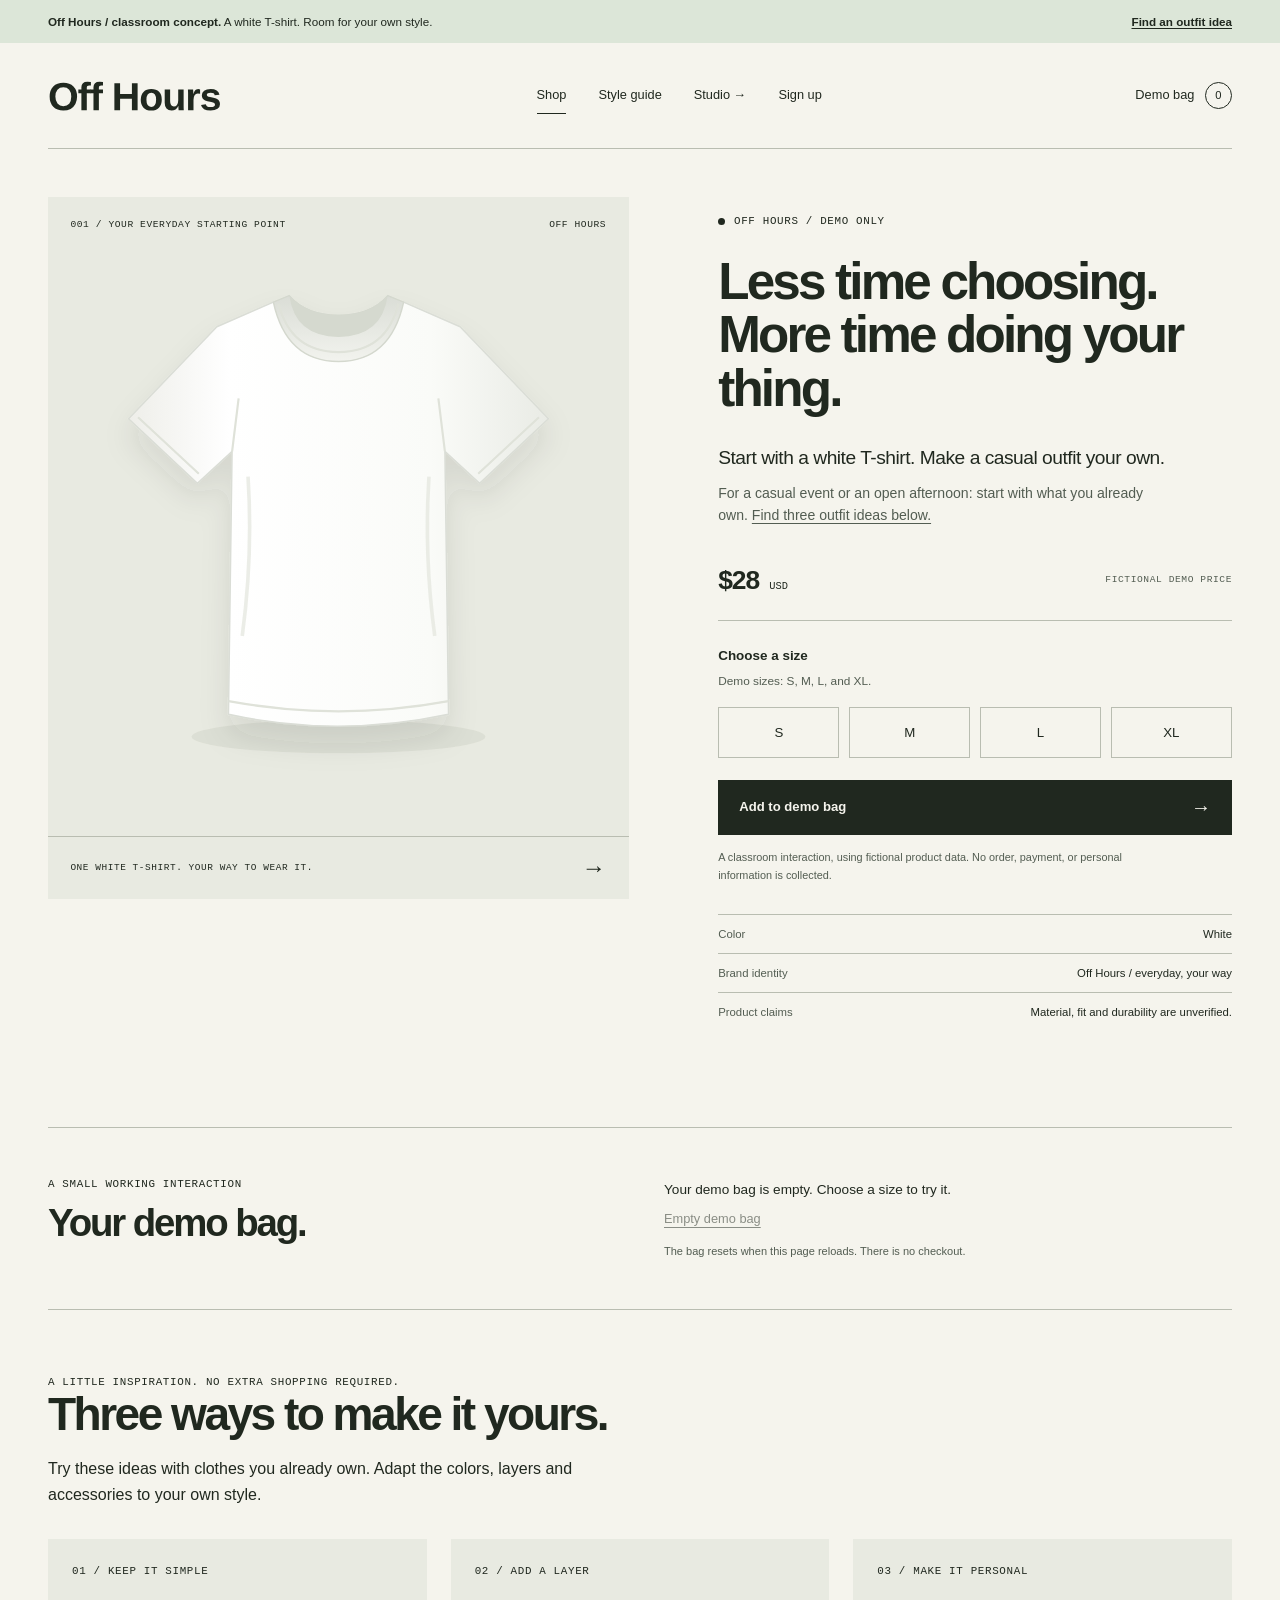
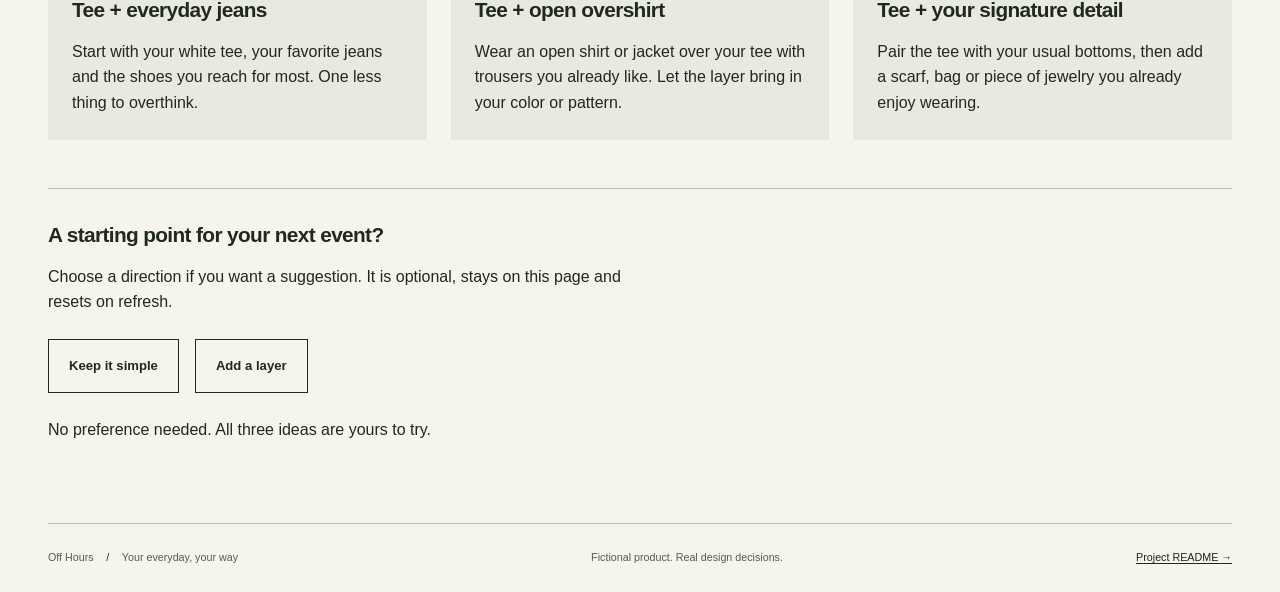
==== commit a18772db: "Add Off Hours newsletter sign-up demo" ====
--- a/public/index.html
+++ b/public/index.html
@@ -38,6 +38,7 @@
         <a class="nav-link" href="studio.html"
           >Studio <span aria-hidden="true">→</span></a
         >
+        <a class="nav-link" href="signup.html">Sign up</a>
       </nav>
       <a class="bag-link" href="#demo-bag" aria-label="View demo bag"
         >Demo bag <span id="bag-count" class="bag-count">0</span></a
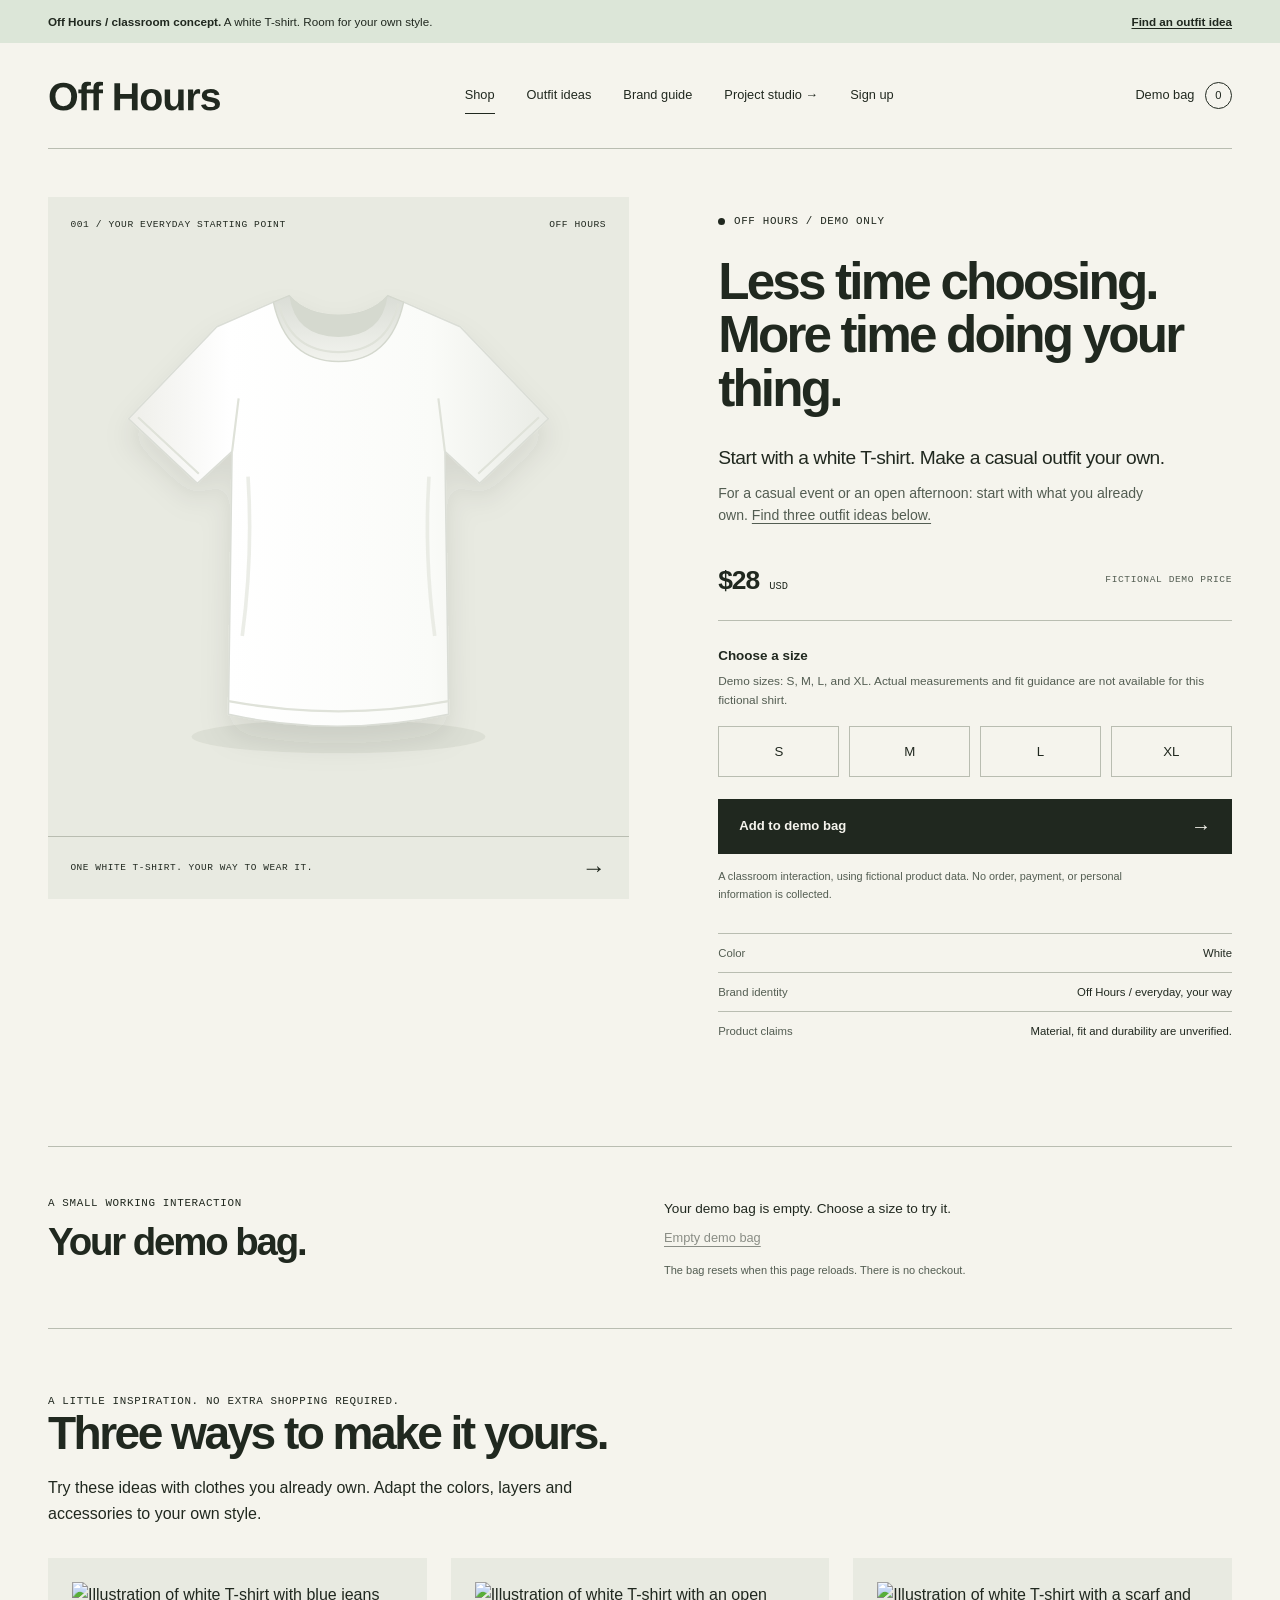
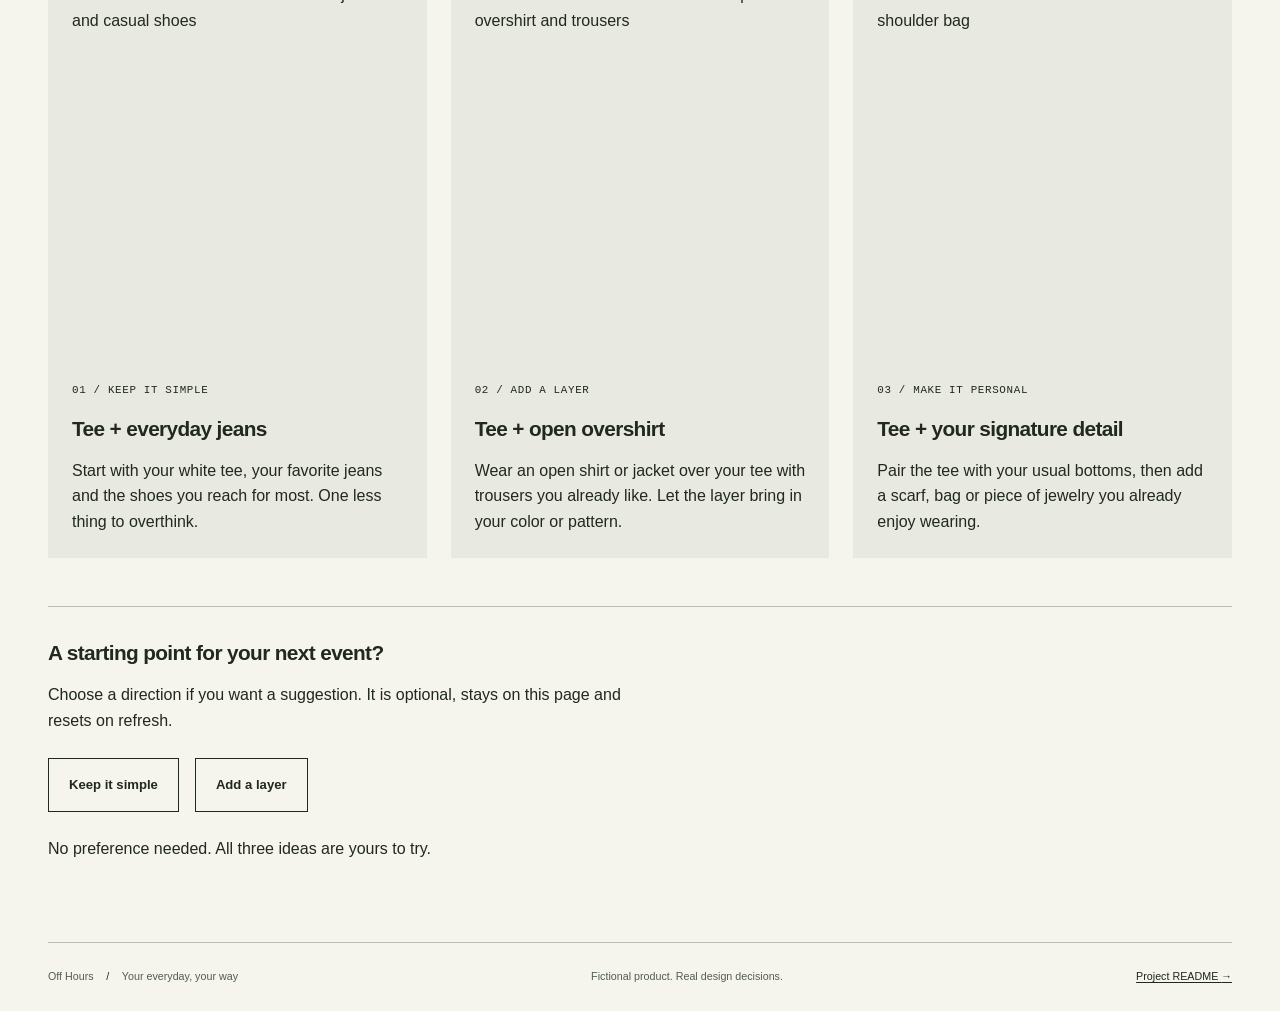
==== commit e08fad36: "Respond to peer review issues #7 #8 #9 #10: public/index.html" ====
--- a/public/index.html
+++ b/public/index.html
@@ -34,9 +34,10 @@
       /></a>
       <nav class="main-nav" aria-label="Main navigation">
         <a class="nav-link" href="index.html" aria-current="page">Shop</a>
-        <a class="nav-link" href="styleguide.html">Style guide</a>
+        <a class="nav-link" href="index.html#outfit-ideas">Outfit ideas</a>
+        <a class="nav-link" href="styleguide.html">Brand guide</a>
         <a class="nav-link" href="studio.html"
-          >Studio <span aria-hidden="true">→</span></a
+          >Project studio <span aria-hidden="true">→</span></a
         >
         <a class="nav-link" href="signup.html">Sign up</a>
       </nav>
@@ -88,7 +89,7 @@
             <fieldset aria-describedby="size-help size-error">
               <legend>Choose a size</legend>
               <p id="size-help" class="field-help">
-                Demo sizes: S, M, L, and XL.
+                Demo sizes: S, M, L, and XL. Actual measurements and fit guidance are not available for this fictional shirt.
               </p>
               <div class="size-options">
                 <label class="size-option"
@@ -183,6 +184,7 @@
         </p>
         <div class="outfit-grid">
           <article class="outfit-card">
+            <img class="outfit-illustration" src="assets/outfit-jeans.svg" alt="Illustration of white T-shirt with blue jeans and casual shoes" width="600" height="400" loading="lazy" />
             <p class="eyebrow">01 / Keep it simple</p>
             <h3>Tee + everyday jeans</h3>
             <p>
@@ -191,6 +193,7 @@
             </p>
           </article>
           <article class="outfit-card">
+            <img class="outfit-illustration" src="assets/outfit-layer.svg" alt="Illustration of white T-shirt with an open overshirt and trousers" width="600" height="400" loading="lazy" />
             <p class="eyebrow">02 / Add a layer</p>
             <h3>Tee + open overshirt</h3>
             <p>
@@ -199,6 +202,7 @@
             </p>
           </article>
           <article class="outfit-card">
+            <img class="outfit-illustration" src="assets/outfit-accessory.svg" alt="Illustration of white T-shirt with a scarf and shoulder bag" width="600" height="400" loading="lazy" />
             <p class="eyebrow">03 / Make it personal</p>
             <h3>Tee + your signature detail</h3>
             <p>
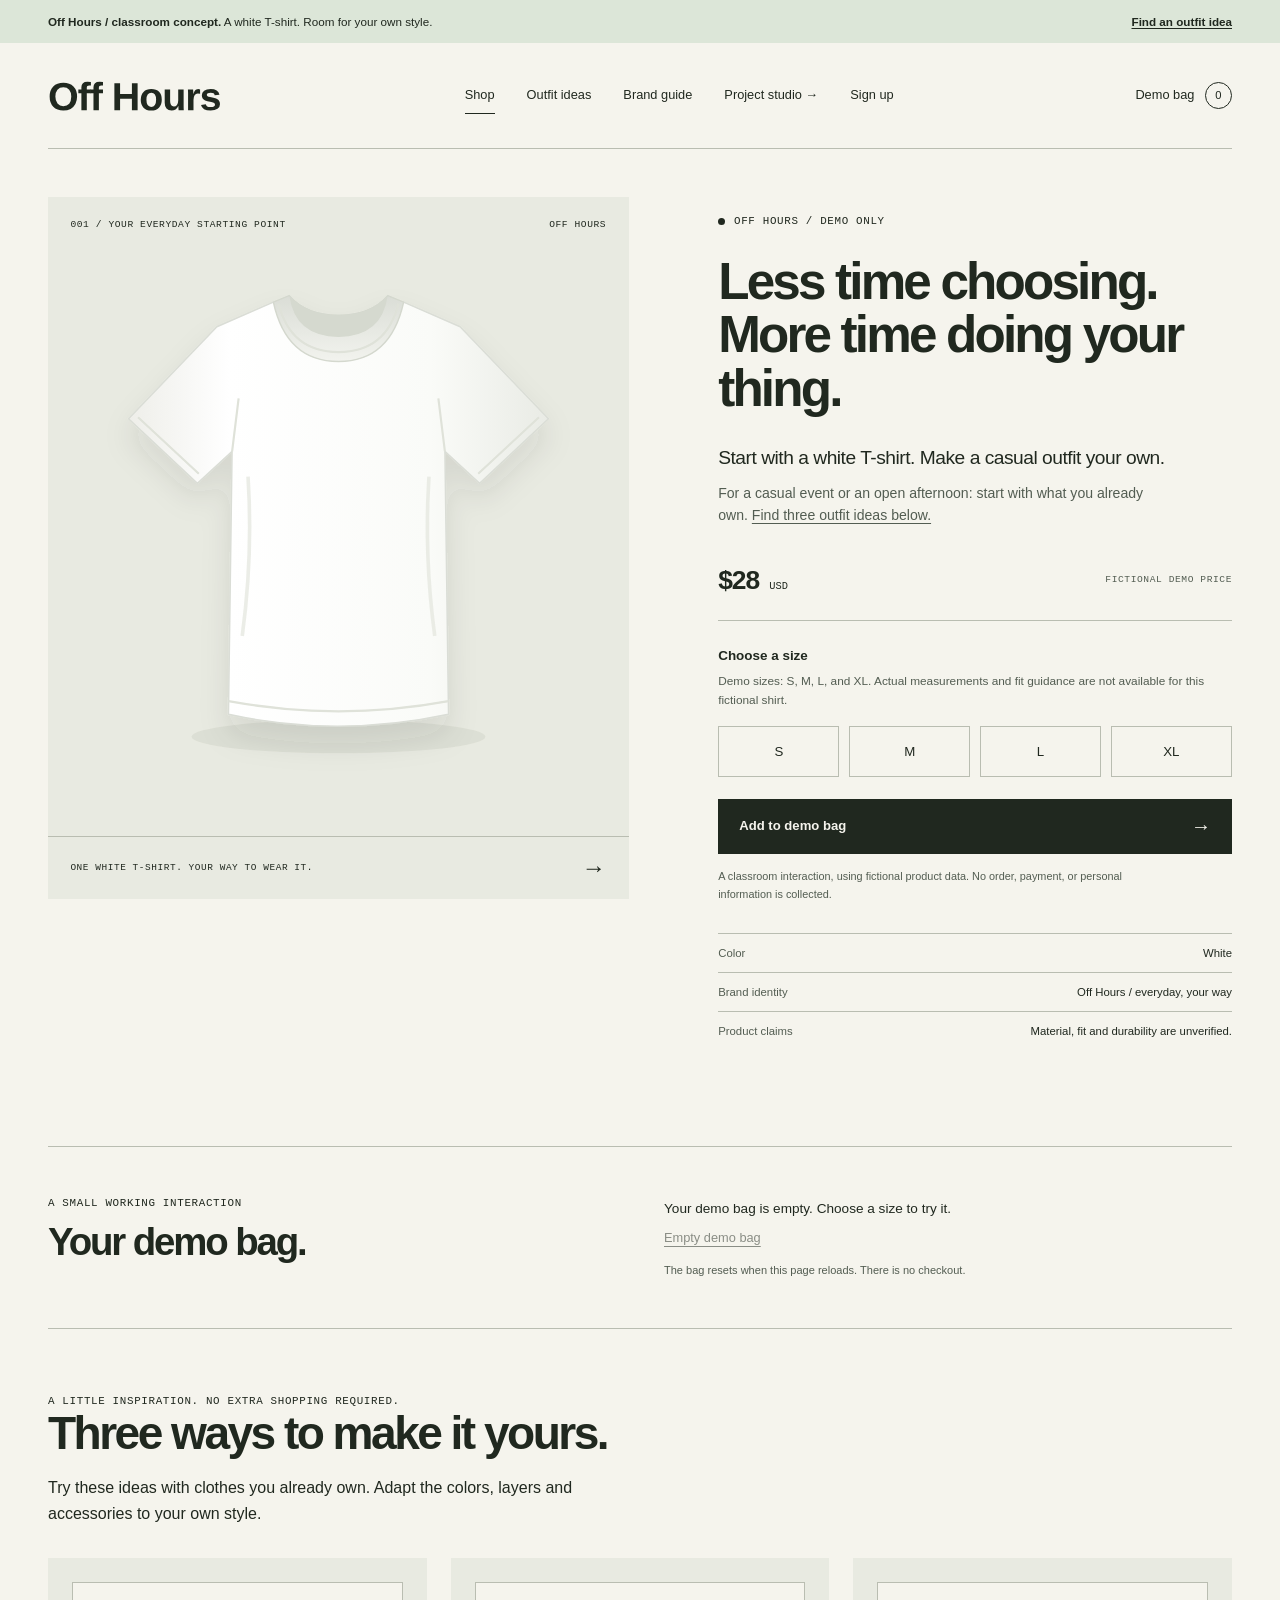
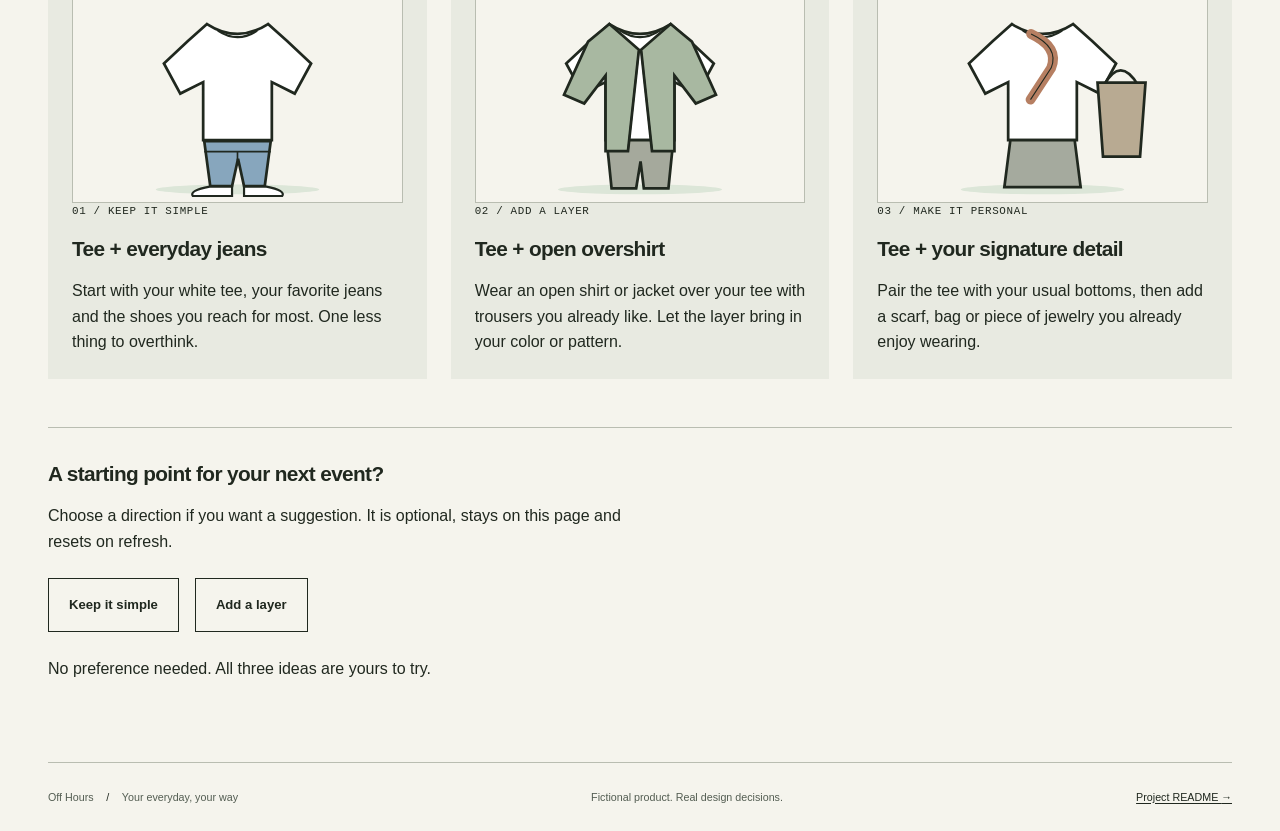
==== commit 35e307e1: "Apply verified Prettier formatting to public/index.html (#7 #9 #10)" ====
--- a/public/index.html
+++ b/public/index.html
@@ -89,7 +89,8 @@
             <fieldset aria-describedby="size-help size-error">
               <legend>Choose a size</legend>
               <p id="size-help" class="field-help">
-                Demo sizes: S, M, L, and XL. Actual measurements and fit guidance are not available for this fictional shirt.
+                Demo sizes: S, M, L, and XL. Actual measurements and fit
+                guidance are not available for this fictional shirt.
               </p>
               <div class="size-options">
                 <label class="size-option"
@@ -184,7 +185,14 @@
         </p>
         <div class="outfit-grid">
           <article class="outfit-card">
-            <img class="outfit-illustration" src="assets/outfit-jeans.svg" alt="Illustration of white T-shirt with blue jeans and casual shoes" width="600" height="400" loading="lazy" />
+            <img
+              class="outfit-illustration"
+              src="assets/outfit-jeans.svg"
+              alt="Illustration of white T-shirt with blue jeans and casual shoes"
+              width="600"
+              height="400"
+              loading="lazy"
+            />
             <p class="eyebrow">01 / Keep it simple</p>
             <h3>Tee + everyday jeans</h3>
             <p>
@@ -193,7 +201,14 @@
             </p>
           </article>
           <article class="outfit-card">
-            <img class="outfit-illustration" src="assets/outfit-layer.svg" alt="Illustration of white T-shirt with an open overshirt and trousers" width="600" height="400" loading="lazy" />
+            <img
+              class="outfit-illustration"
+              src="assets/outfit-layer.svg"
+              alt="Illustration of white T-shirt with an open overshirt and trousers"
+              width="600"
+              height="400"
+              loading="lazy"
+            />
             <p class="eyebrow">02 / Add a layer</p>
             <h3>Tee + open overshirt</h3>
             <p>
@@ -202,7 +217,14 @@
             </p>
           </article>
           <article class="outfit-card">
-            <img class="outfit-illustration" src="assets/outfit-accessory.svg" alt="Illustration of white T-shirt with a scarf and shoulder bag" width="600" height="400" loading="lazy" />
+            <img
+              class="outfit-illustration"
+              src="assets/outfit-accessory.svg"
+              alt="Illustration of white T-shirt with a scarf and shoulder bag"
+              width="600"
+              height="400"
+              loading="lazy"
+            />
             <p class="eyebrow">03 / Make it personal</p>
             <h3>Tee + your signature detail</h3>
             <p>
--- a/public/styles.css
+++ b/public/styles.css
@@ -1320,6 +1320,16 @@
   background: var(--color-soft);
 }
 
+.outfit-illustration {
+  display: block;
+  width: 100%;
+  height: auto;
+  aspect-ratio: 3 / 2;
+  object-fit: contain;
+  background: var(--color-paper);
+  border: 1px solid var(--color-line);
+}
+
 .outfit-card h3 {
   margin-block: var(--space-2);
 }
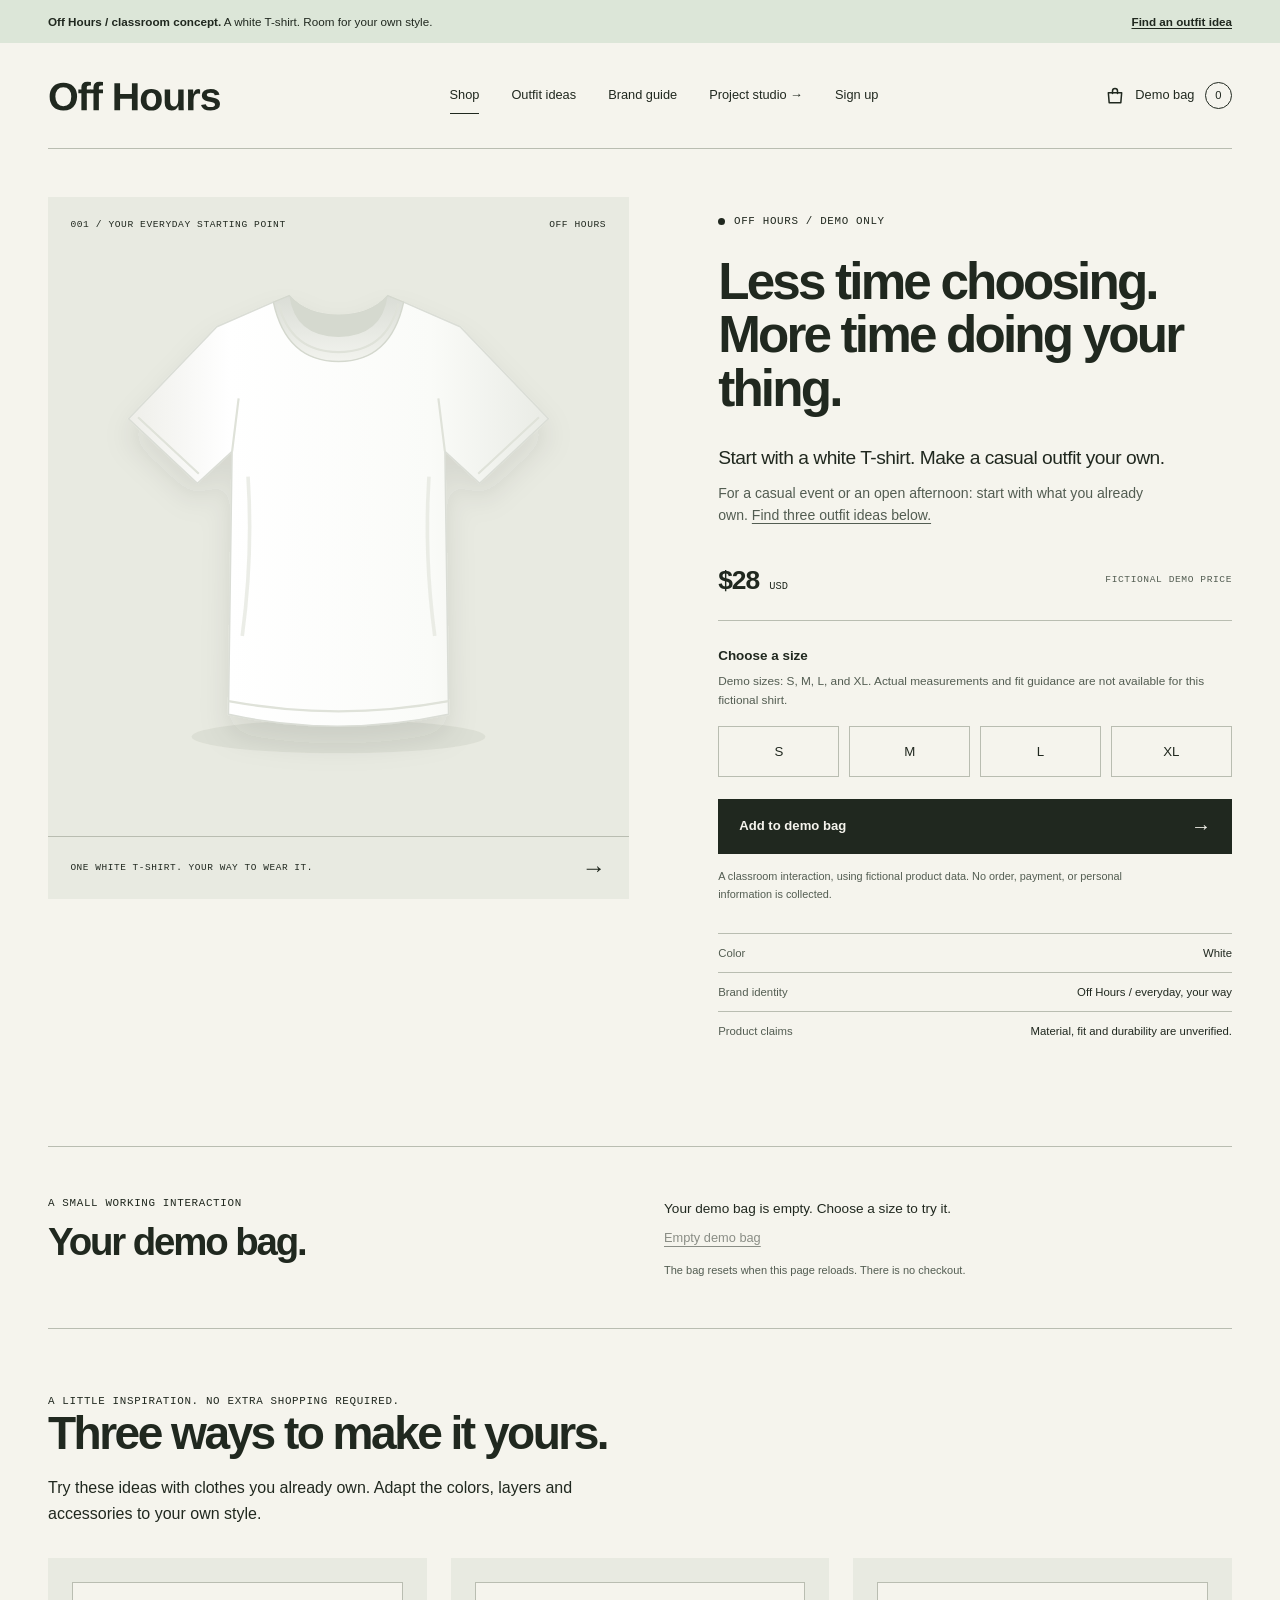
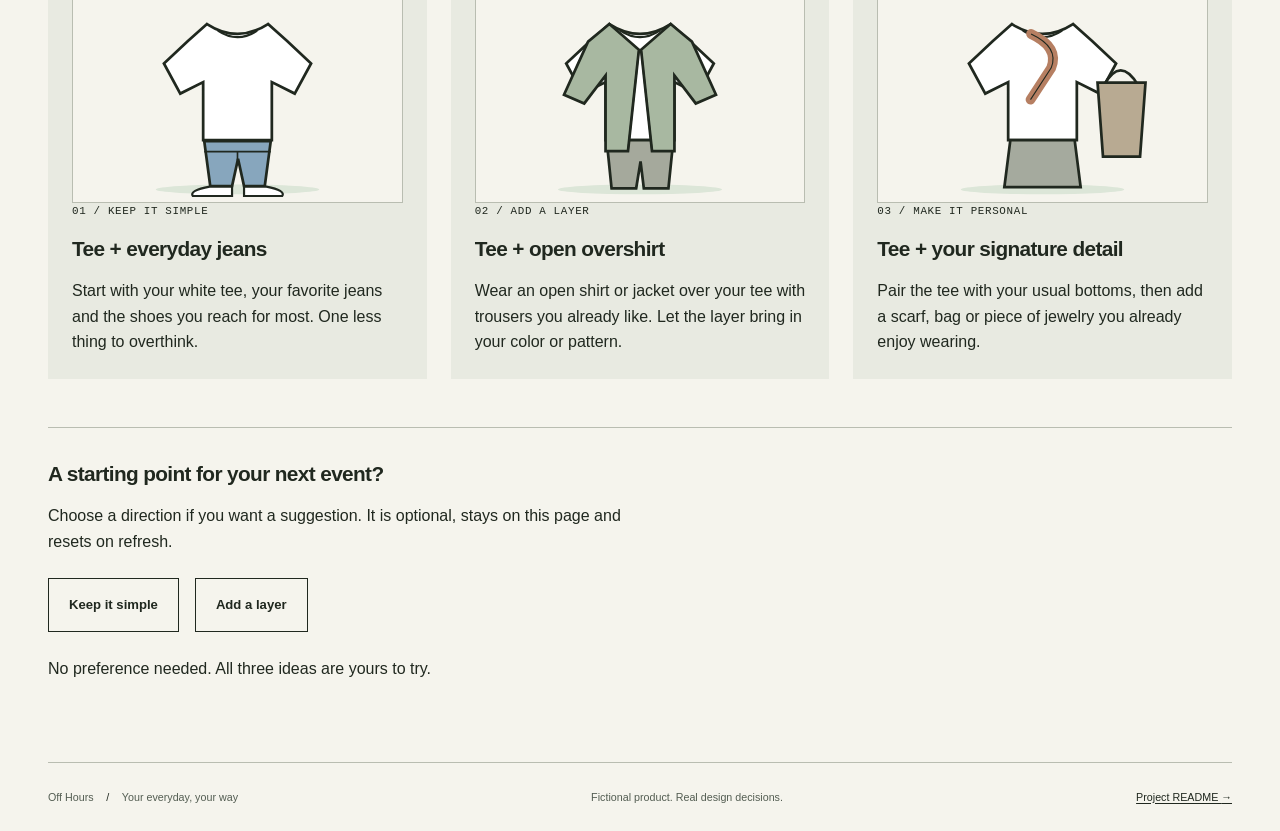
==== commit dc0fb9aa: "Make demo bag link easier to recognize with bag icon" ====
--- a/public/index.html
+++ b/public/index.html
@@ -41,9 +41,26 @@
         >
         <a class="nav-link" href="signup.html">Sign up</a>
       </nav>
-      <a class="bag-link" href="#demo-bag" aria-label="View demo bag"
-        >Demo bag <span id="bag-count" class="bag-count">0</span></a
-      >
+      <a class="bag-link" href="#demo-bag" aria-label="View demo bag">
+        <svg
+          class="bag-icon"
+          viewBox="0 0 24 24"
+          width="20"
+          height="20"
+          fill="none"
+          stroke="currentColor"
+          stroke-width="1.8"
+          stroke-linecap="round"
+          stroke-linejoin="round"
+          aria-hidden="true"
+          focusable="false"
+        >
+          <path d="M4 8h16l-1 12H5L4 8Z" />
+          <path d="M9 9V6a3 3 0 0 1 6 0v3" />
+        </svg>
+        <span>Demo bag</span>
+        <span id="bag-count" class="bag-count">0</span>
+      </a>
     </header>
 
     <main id="main">
